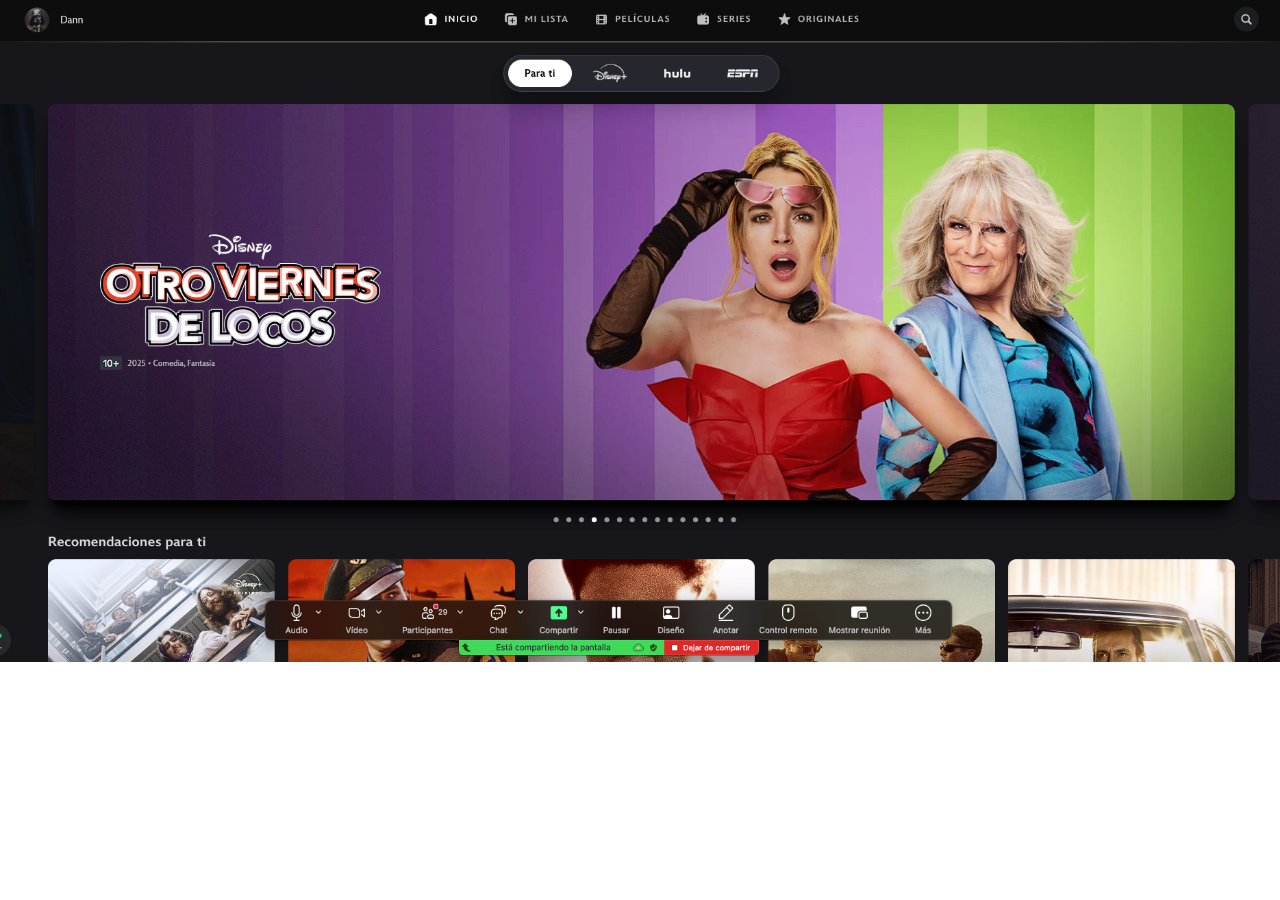
==== home.html @ 6eb65d1e "feat(temporal): Refactor code structure for improved readability and maintainability" ====
<!DOCTYPE html>
<html lang="es">
<head>
    <meta charset="UTF-8">
    <meta name="viewport" content="width=device-width, initial-scale=1.0">
    <title>Para ti | Disney+ </title>
    <link rel="icon" href="./img/favicon.ico" type="image/x-icon">
    <link rel="stylesheet" href="./css/styles.css">
</head>
<body class="home-page">
    
</body>
</html>
---- css/styles.css ----
:root{
    --bg: #16161B;
    --panel: rgba(10,14,24,.72);
    --panelSolid:#0f1c2d;
    --text:#f9f9f9;
    --muted: rgba(249,249,249,.72);
    --accent:#00a8ff;
    --accent2:#4cc2ff;
    --shadow: 0 16px 50px rgba(0,0,0,.45);
    --radius: 14px;
}

*{ box-sizing: border-box; }
html, body{ height: 100%; }

body{
    margin: 0;
    background: var(--bg);
    color: var(--text);
    font-family: Inspire-Bold, sans-serif;
}

/* ===== Profiles ===== */
.profiles-page{
    min-height: 100vh; /* 100% de la altura de la ventana */
    display: flex;
    flex-direction: column;
}

.profiles-header{
    padding: 28px 32px;
}


.logo {
    background-color: transparent;
    background-image: url("../img/logos/disneyplus-logo.png"); /* se usa URL relativa para cargar la imagen no src ya que es un fondo */
    background-repeat: no-repeat;
    background-size: contain;
    height: auto;
    min-height: 50px;
    min-width: 86px;
    width: auto;
}

.profiles-main{
    flex: 1;
    display: flex;
    flex-direction: column;
    align-items: center;
    justify-content: center;
    padding: 24px;
    margin-top: -300px;
}

.profiles-title{
    margin: 0 0 34px;
    font-size: 32px;
    letter-spacing: .11px;
    line-height: 1.2;
}

.profiles-grid{
    display: flex;
    gap: 34px;
    flex-wrap: wrap;
    justify-content: center;
}

.profiles-card{
    width: 168px;
    background: transparent;
    border: 0;
    color: var(--text);
    cursor: pointer;
    display: flex;
    flex-direction: column;
    align-items: center;
    gap: 12px;
    transition: transform .22s ease;
}

.profiles-card img{
    width: 132px;
    height: 132px;
    object-fit: cover;
    border-radius: 999px;
    transition: transform .3s ease, box-shadow .3s ease, border-color .3s ease;
}

.profiles-card span{
    opacity: .92;
    letter-spacing: .2px;
    font-size: 18px;
}

.profiles-card:hover{
    transform: translateY(-3px);
}

.profiles-card:hover img{
    transform: scale(1.05);
    border: 3px solid rgb(255, 255, 255);
}

.add-profile{
    cursor: not-allowed;
    opacity: .55;
}

.add-circle{
    width: 132px; height: 132px;
    border-radius: 999px;
    display: grid;
    place-items: center;
    font-size: 48px;
    background: #4E4E51;
    color: rgb(255, 255, 255 );
}

.profiles-hint{
    margin-top: 26px;
    color: var(--muted);
    font-size: 14px;
}

@media (max-width: 480px){
    .profiles-main{
        margin-top: 0px;
    }
}

.home-page{
    background-color: transparent;
    background-image: url("../img/profiles/profile1-home.png"); /* se usa URL relativa para cargar la imagen no src ya que es un fondo */
    background-repeat: no-repeat;
    background-size: contain;
    height: auto;
    width: auto;
}
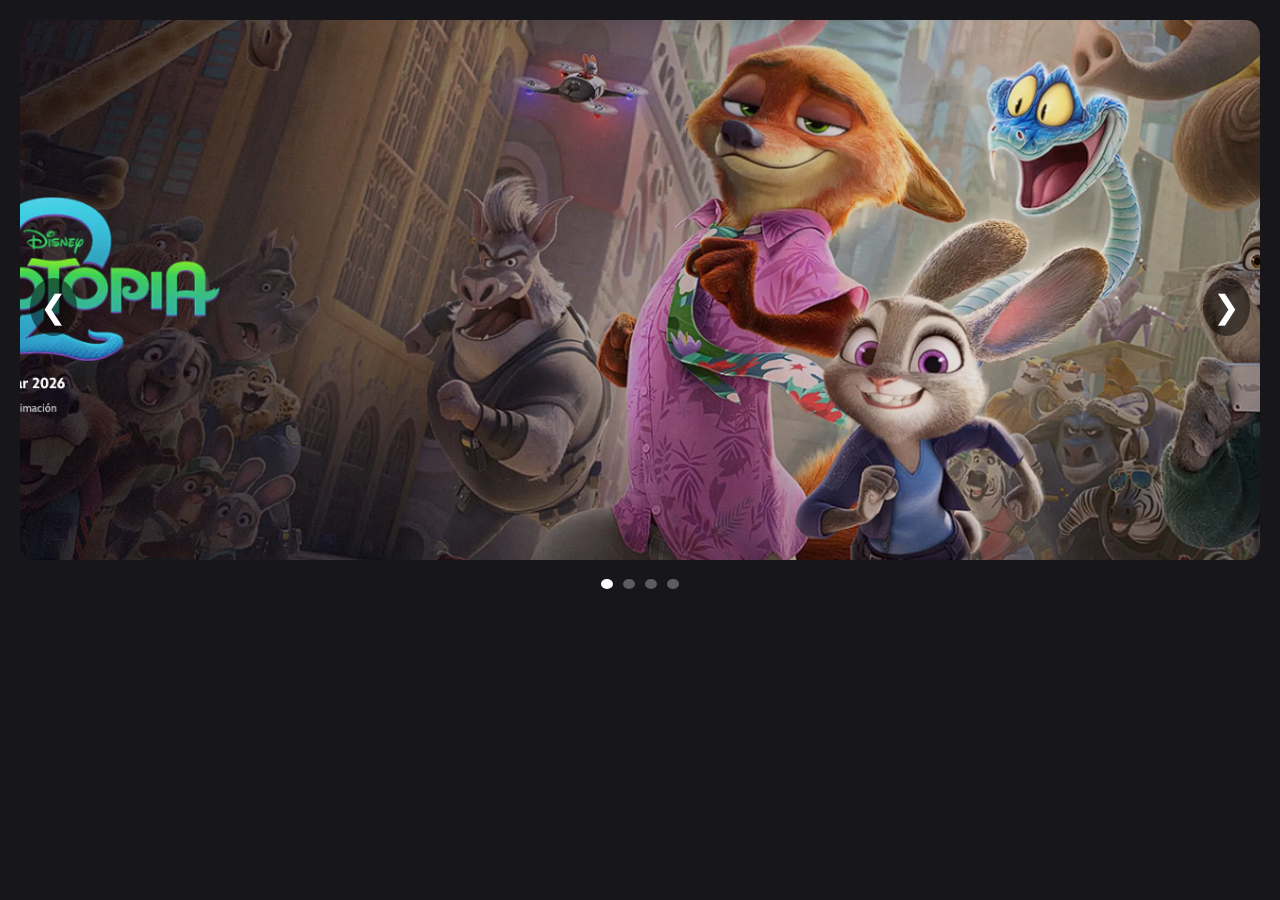
==== commit c541623f: "Add carousel functionality with navigation and autoplay features - Implemented a carousel in `carous" ====
--- a/home.html
+++ b/home.html
@@ -8,6 +8,28 @@
     <link rel="stylesheet" href="./css/styles.css">
 </head>
 <body class="home-page">
-    
+    <div class="carousel" aria-label="Carrusel de imágenes">
+        <button class="nav prev" aria-label="Anterior">&#10094;</button>
+        <div class="carousel-track">
+            <div class="carousel-slide">
+                <a href="https://youtu.be/4_KaABhCPPk">
+                    <img src="./img/carousel/slide1.jpg" alt="Imagen del carrusel 1">
+                </a>
+            </div>
+            <div class="carousel-slide">
+                <img src="./img/carousel/slide2.jpg" alt="Imagen del carrusel 2">
+            </div>
+            <div class="carousel-slide">
+                <img src="./img/carousel/slide3.jpg" alt="Imagen del carrusel 3">
+            </div>
+            <div class="carousel-slide">
+                <img src="./img/carousel/slide4.jpg" alt="Imagen del carrusel 4">
+            </div>
+            
+        </div>
+        <button class="nav next" aria-label="Siguiente">&#10095;</button>
+        <div class="dots"></div>
+    </div>
+<script src="./js/carousel.js"></script>
 </body>
 </html>
--- a/css/styles.css
+++ b/css/styles.css
@@ -131,10 +131,97 @@
 }
 
 .home-page{
-    background-color: transparent;
-    background-image: url("../img/profiles/profile1-home.png"); /* se usa URL relativa para cargar la imagen no src ya que es un fondo */
-    background-repeat: no-repeat;
-    background-size: contain;
-    height: auto;
-    width: auto;
-}+    min-height: 100vh; /* 100% de la altura de la ventana */
+    display: flex;
+    flex-direction: column;
+}
+
+/* ===== Carousel ===== */
+.carousel{
+    position: relative;
+    max-width: 100%;
+    overflow: hidden;
+    margin: 20px;
+}
+
+.carousel-track{
+    display: flex;
+    overflow-x: auto; /* Permite el desplazamiento horizontal */
+    scroll-behavior: smooth; /* Suaviza el desplazamiento */
+    scroll-snap-type: x mandatory; /* Habilita el ajuste al hacer scroll */
+    scrollbar-width: none;  /* Oculta la barra de desplazamiento en Firefox */
+}
+
+.carousel-track::-webkit-scrollbar {
+    display: none; /* Oculta la barra de desplazamiento en Chrome, Safari y Opera */
+}
+
+.carousel-slide{
+    min-width: 100%;
+    scroll-snap-align: center; /* Alinea cada slide al centro del contenedor */
+    position: relative;
+}
+
+.carousel-slide img{
+    width: 100%;
+    height: 60vh; /* Ajusta la altura de las imágenes para que se adapten a la pantalla */
+    object-fit: cover; /* Asegura que las imágenes llenen el contenedor sin distorsionarse */
+    border-radius: 15px;
+}
+
+.carousel-slide a{
+    display: block;
+    width: 100%;
+    height: 100%;
+}
+
+/* Botones de navegación */
+.nav {
+    position: absolute;
+    top: 50%;
+    transform: translateY(-50%); /* Centra verticalmente los botones */
+    background-color: rgba(0, 0, 0, 0.5);
+    border: none;
+    color: white;
+    font-size: 2rem;
+    padding: 10px;
+    cursor: pointer;
+    border-radius: 50%;
+    z-index: 10;
+}
+
+.prev {
+    left: 10px; /* Posición del botón de navegación izquierda */
+}
+
+.next {
+    right: 10px; /* Posición del botón de navegación derecha */
+}
+
+/* dots */
+.dots {
+    display: flex;
+    justify-content: center;
+    margin-top: 10px;
+}
+
+.dots button {
+    width: 10px;
+    height: 10px;
+    border-radius: 50%;
+    background-color: rgba(255, 255, 255, 0.304);
+    border: none;
+    margin: 5px;
+    cursor: pointer;
+}
+
+.dots button.active {
+    background-color: rgba(255, 255, 255, 1);
+}
+
+/* Responsive */
+@media (max-width: 768px) {
+    .carousel-slide {
+        min-width: 50%;
+    }
+}
